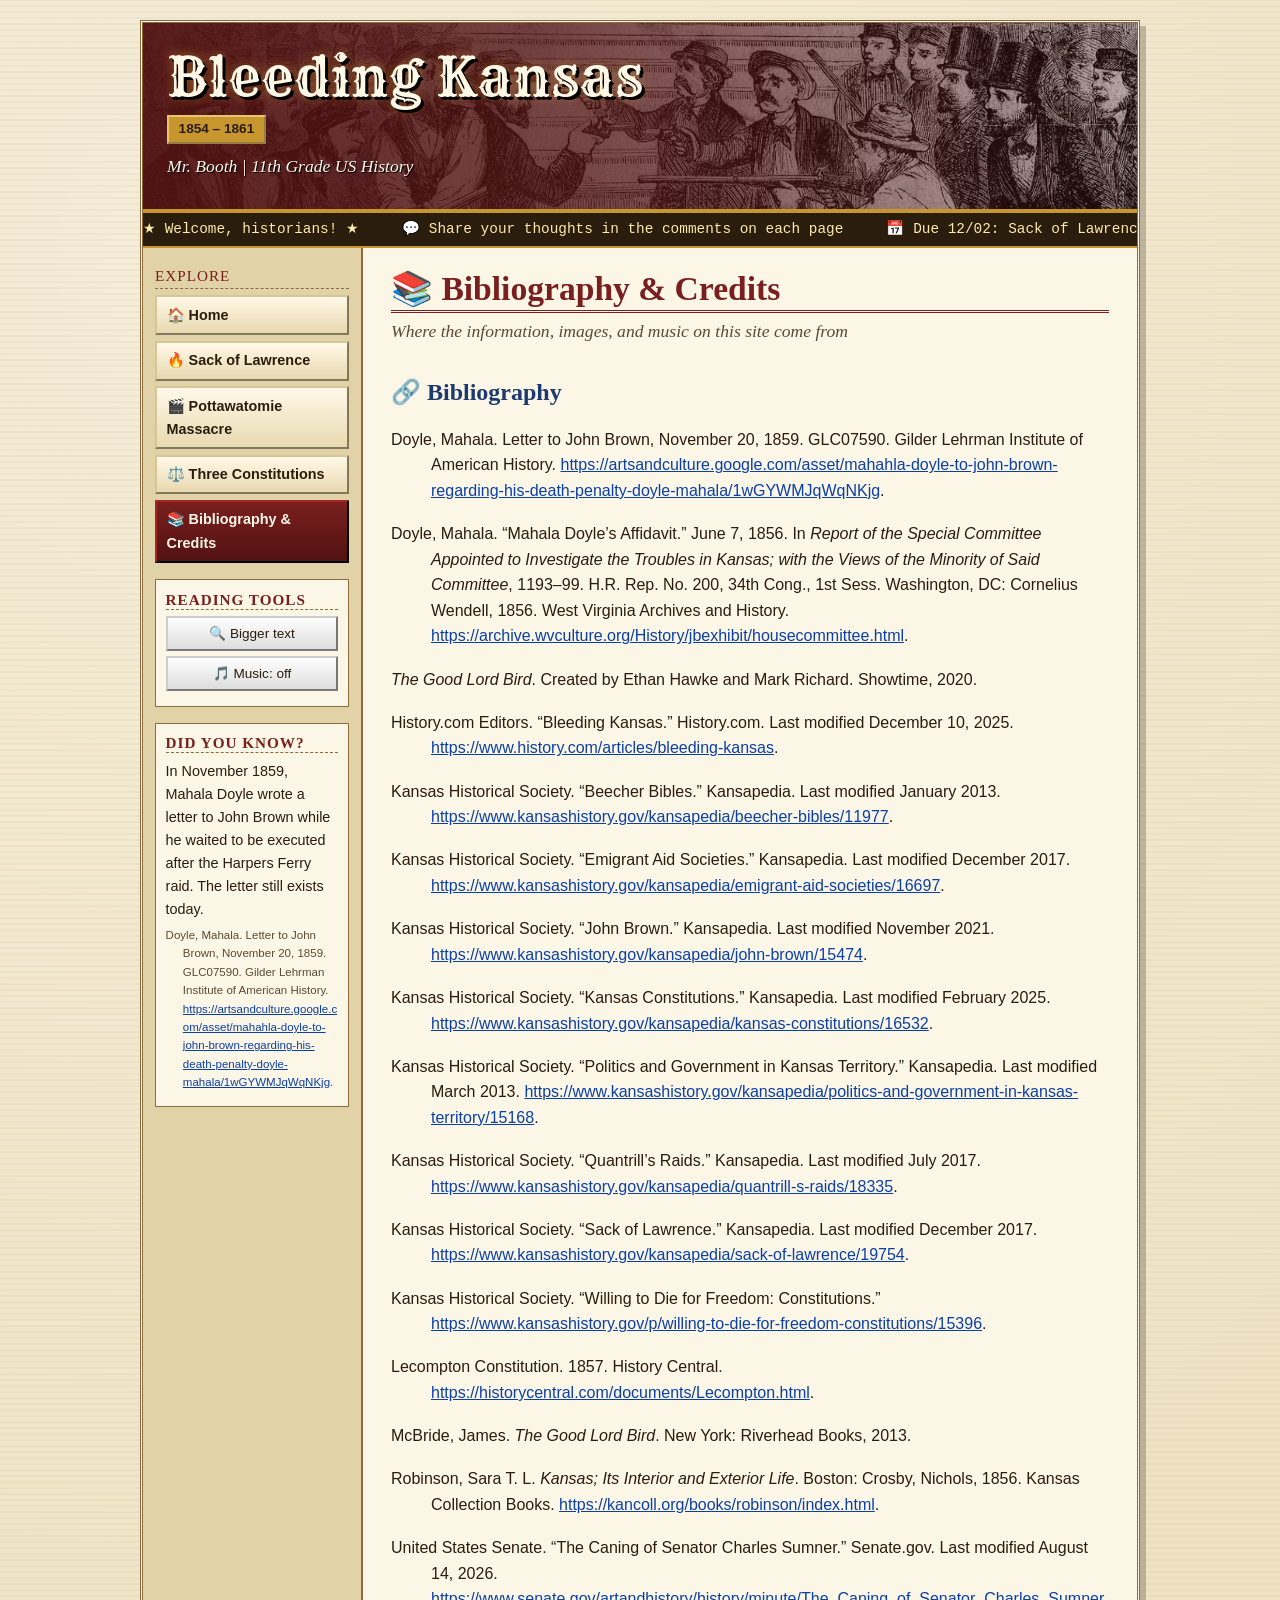
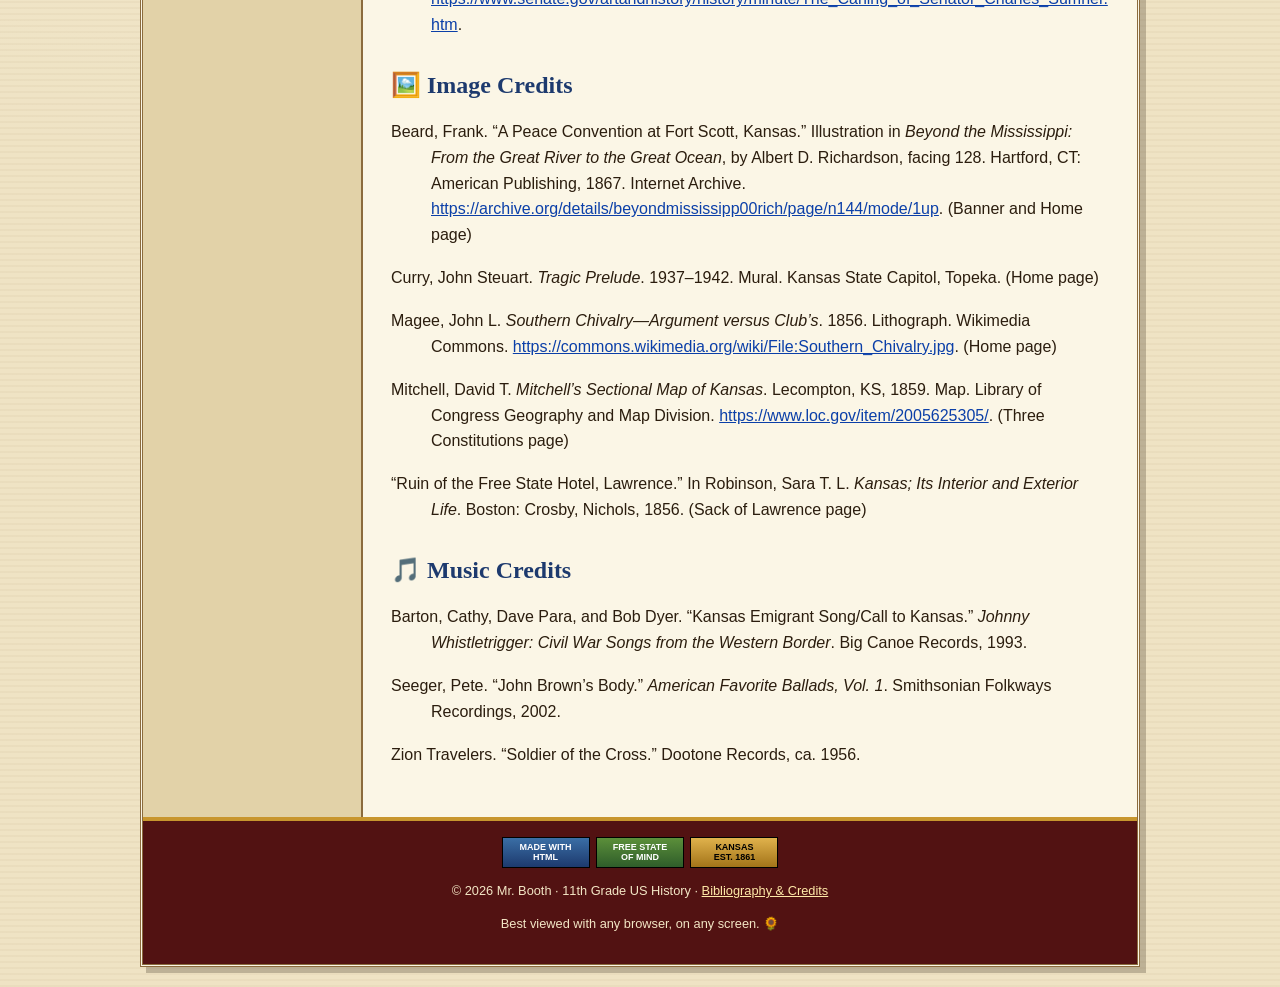
==== about.html @ 023d8424 "Add movie mode and update due dates" ====
<!DOCTYPE html>
<html lang="en">
<head>
  <meta charset="utf-8">
  <meta name="viewport" content="width=device-width, initial-scale=1">
  <meta name="robots" content="noindex, nofollow, noimageindex">
  <title>Bibliography &amp; Credits | Bleeding Kansas</title>
  <meta name="description" content="Bibliography and credits for Mr. Booth's Bleeding Kansas site.">
  <link rel="preconnect" href="https://fonts.googleapis.com">
  <link rel="stylesheet" href="https://fonts.googleapis.com/css2?family=Rye&display=swap">
  <link rel="icon" href="images/favicon.svg" type="image/svg+xml">
  <link rel="icon" href="images/favicon-32.png" sizes="32x32" type="image/png">
  <link rel="apple-touch-icon" href="images/apple-touch-icon.png">
  <link rel="stylesheet" href="css/style.css?v=40">
</head>
<body data-page="about">
<a class="skip-link" href="#main">Skip to main content</a>
<div class="wrapper">
  <div id="header-slot"></div>
  <div class="layout">
    <aside class="sidebar" id="sidebar-slot"></aside>

    <main id="main" class="content">
      <h1>📚 Bibliography &amp; Credits</h1>
      <p class="subtitle">Where the information, images, and music on this site come from</p>

      <section aria-labelledby="src-h">
        <h2 id="src-h">🔗 Bibliography</h2>
        <div class="bibliography">
          <p>Doyle, Mahala. Letter to John Brown, November 20, 1859. GLC07590. Gilder Lehrman Institute of American History. <a href="https://artsandculture.google.com/asset/mahahla-doyle-to-john-brown-regarding-his-death-penalty-doyle-mahala/1wGYWMJqWqNKjg">https://artsandculture.google.com/asset/mahahla-doyle-to-john-brown-regarding-his-death-penalty-doyle-mahala/1wGYWMJqWqNKjg</a>.</p>
          <p>Doyle, Mahala. “Mahala Doyle’s Affidavit.” June 7, 1856. In <em>Report of the Special Committee Appointed to Investigate the Troubles in Kansas; with the Views of the Minority of Said Committee</em>, 1193–99. H.R. Rep. No. 200, 34th Cong., 1st Sess. Washington, DC: Cornelius Wendell, 1856. West Virginia Archives and History. <a href="https://archive.wvculture.org/History/jbexhibit/housecommittee.html">https://archive.wvculture.org/History/jbexhibit/housecommittee.html</a>.</p>
          <p><em>The Good Lord Bird</em>. Created by Ethan Hawke and Mark Richard. Showtime, 2020.</p>
          <p>History.com Editors. “Bleeding Kansas.” History.com. Last modified December 10, 2025. <a href="https://www.history.com/articles/bleeding-kansas">https://www.history.com/articles/bleeding-kansas</a>.</p>
          <p>Kansas Historical Society. “Beecher Bibles.” Kansapedia. Last modified January 2013. <a href="https://www.kansashistory.gov/kansapedia/beecher-bibles/11977">https://www.kansashistory.gov/kansapedia/beecher-bibles/11977</a>.</p>
          <p>Kansas Historical Society. “Emigrant Aid Societies.” Kansapedia. Last modified December 2017. <a href="https://www.kansashistory.gov/kansapedia/emigrant-aid-societies/16697">https://www.kansashistory.gov/kansapedia/emigrant-aid-societies/16697</a>.</p>
          <p>Kansas Historical Society. “John Brown.” Kansapedia. Last modified November 2021. <a href="https://www.kansashistory.gov/kansapedia/john-brown/15474">https://www.kansashistory.gov/kansapedia/john-brown/15474</a>.</p>
          <p>Kansas Historical Society. “Kansas Constitutions.” Kansapedia. Last modified February 2025. <a href="https://www.kansashistory.gov/kansapedia/kansas-constitutions/16532">https://www.kansashistory.gov/kansapedia/kansas-constitutions/16532</a>.</p>
          <p>Kansas Historical Society. “Politics and Government in Kansas Territory.” Kansapedia. Last modified March 2013. <a href="https://www.kansashistory.gov/kansapedia/politics-and-government-in-kansas-territory/15168">https://www.kansashistory.gov/kansapedia/politics-and-government-in-kansas-territory/15168</a>.</p>
          <p>Kansas Historical Society. “Quantrill’s Raids.” Kansapedia. Last modified July 2017. <a href="https://www.kansashistory.gov/kansapedia/quantrill-s-raids/18335">https://www.kansashistory.gov/kansapedia/quantrill-s-raids/18335</a>.</p>
          <p>Kansas Historical Society. “Sack of Lawrence.” Kansapedia. Last modified December 2017. <a href="https://www.kansashistory.gov/kansapedia/sack-of-lawrence/19754">https://www.kansashistory.gov/kansapedia/sack-of-lawrence/19754</a>.</p>
          <p>Kansas Historical Society. “Willing to Die for Freedom: Constitutions.” <a href="https://www.kansashistory.gov/p/willing-to-die-for-freedom-constitutions/15396">https://www.kansashistory.gov/p/willing-to-die-for-freedom-constitutions/15396</a>.</p>
          <p>Lecompton Constitution. 1857. History Central. <a href="https://historycentral.com/documents/Lecompton.html">https://historycentral.com/documents/Lecompton.html</a>.</p>
          <p>McBride, James. <em>The Good Lord Bird</em>. New York: Riverhead Books, 2013.</p>
          <p>Robinson, Sara T. L. <em>Kansas; Its Interior and Exterior Life</em>. Boston: Crosby, Nichols, 1856. Kansas Collection Books. <a href="https://kancoll.org/books/robinson/index.html">https://kancoll.org/books/robinson/index.html</a>.</p>
          <p>United States Senate. “The Caning of Senator Charles Sumner.” Senate.gov. Last modified August 14, 2026. <a href="https://www.senate.gov/artandhistory/history/minute/The_Caning_of_Senator_Charles_Sumner.htm">https://www.senate.gov/artandhistory/history/minute/The_Caning_of_Senator_Charles_Sumner.htm</a>.</p>
        </div>
      </section>

      <section aria-labelledby="img-h">
        <h2 id="img-h">🖼️ Image Credits</h2>
        <div class="bibliography">
          <p>Beard, Frank. “A Peace Convention at Fort Scott, Kansas.” Illustration in <em>Beyond the Mississippi: From the Great River to the Great Ocean</em>, by Albert D. Richardson, facing 128. Hartford, CT: American Publishing, 1867. Internet Archive. <a href="https://archive.org/details/beyondmississipp00rich/page/n144/mode/1up">https://archive.org/details/beyondmississipp00rich/page/n144/mode/1up</a>. (Banner and Home page)</p>
          <p>Curry, John Steuart. <em>Tragic Prelude</em>. 1937–1942. Mural. Kansas State Capitol, Topeka. (Home page)</p>
          <p>Magee, John L. <em>Southern Chivalry—Argument versus Club’s</em>. 1856. Lithograph. Wikimedia Commons. <a href="https://commons.wikimedia.org/wiki/File:Southern_Chivalry.jpg">https://commons.wikimedia.org/wiki/File:Southern_Chivalry.jpg</a>. (Home page)</p>
          <p>Mitchell, David T. <em>Mitchell’s Sectional Map of Kansas</em>. Lecompton, KS, 1859. Map. Library of Congress Geography and Map Division. <a href="https://www.loc.gov/item/2005625305/">https://www.loc.gov/item/2005625305/</a>. (Three Constitutions page)</p>
          <p>“Ruin of the Free State Hotel, Lawrence.” In Robinson, Sara T. L. <em>Kansas; Its Interior and Exterior Life</em>. Boston: Crosby, Nichols, 1856. (Sack of Lawrence page)</p>

        </div>
      </section>

      <section aria-labelledby="music-h">
        <h2 id="music-h">🎵 Music Credits</h2>
        <div class="bibliography">
          <p>Barton, Cathy, Dave Para, and Bob Dyer. “Kansas Emigrant Song/Call to Kansas.” <em>Johnny Whistletrigger: Civil War Songs from the Western Border</em>. Big Canoe Records, 1993.</p>
          <p>Seeger, Pete. “John Brown’s Body.” <em>American Favorite Ballads, Vol. 1</em>. Smithsonian Folkways Recordings, 2002.</p>
          <p>Zion Travelers. “Soldier of the Cross.” Dootone Records, ca. 1956.</p>
        </div>
      </section>
    </main>
  </div>
  <div id="footer-slot"></div>
</div>
<script src="js/site.js?v=35"></script>
</body>
</html>
---- css/style.css ----
:root {
  --parchment: #efe3c4;
  --parchment-dark: #e2d2a8;
  --paper: #fbf6e6;
  --ink: #2b1d0e;
  --muted: #5c4a32;
  --border: #8b6b3d;
  --maroon: #7a1f1f;
  --maroon-dark: #521212;
  --navy: #1d3a6e;
  --forest: #2f5d2a;
  --gold: #c8962e;
  --link: #0b3fa8;
  --link-visited: #6a1b8a;
  --free: #1d5fa8;        --proslavery: #a82a1d;   --base-size: 16px;
}

* { box-sizing: border-box; }

html { font-size: var(--base-size); }

body {
  margin: 0;
  color: var(--ink);
  font-family: Verdana, Geneva, Tahoma, sans-serif;
  line-height: 1.6;
  background-color: var(--parchment);
    background-image:
    repeating-linear-gradient(0deg, rgba(139,107,61,.05) 0 2px, transparent 2px 6px),
    radial-gradient(circle at 20% 10%, rgba(255,255,255,.35), transparent 60%);
}

a { color: var(--link); }
a:visited { color: var(--link-visited); }
a:hover { color: var(--maroon); }

:focus-visible { outline: 3px solid var(--gold); outline-offset: 2px; }

img { max-width: 100%; height: auto; }

.skip-link {
  position: absolute; left: -9999px; top: 0;
  background: var(--ink); color: #fff; padding: .5rem 1rem; z-index: 100;
}
.skip-link:focus { left: 1rem; }

.wrapper {
  max-width: 1000px;
  margin: 1.25rem auto;
  background: var(--paper);
  border: 3px double var(--border);
  box-shadow: 6px 6px 0 rgba(43,29,14,.25);
}

.site-header {
  position: relative;
  min-height: 190px;
  color: #fff8e6;
  background:
    linear-gradient(90deg, rgba(82,18,18,.95) 0%, rgba(82,18,18,.75) 45%, rgba(82,18,18,.25) 100%),
    url("../images/peace-convention-fort-scott-1858.jpg") center 70% / cover no-repeat;
  border-bottom: 4px solid var(--gold);
  padding: 1.5rem 1.5rem 1rem;
}
.site-title {
  font-family: "Rye", Georgia, serif;
  font-size: clamp(2rem, 6vw, 3.4rem);
  line-height: 1.1;
  margin: 0;
  letter-spacing: 1px;
  text-shadow: 3px 3px 0 #000, 0 0 12px rgba(200,150,46,.6);
}
.site-title a, .site-title a:visited { color: inherit; text-decoration: none; }
.site-tagline {
  font-family: Georgia, serif;
  font-style: italic;
  font-size: 1.1rem;
  margin: .5rem 0 0;
  text-shadow: 1px 1px 0 #000;
}
.site-years {
  display: inline-block;
  margin-top: .5rem;
  background: var(--gold);
  color: var(--ink);
  font-weight: bold;
  padding: .1rem .6rem;
  border: 2px outset #e8c46a;
  font-size: .85rem;
}

.ticker {
  background: var(--ink);
  color: #ffe9a8;
  font-family: "Courier New", monospace;
  font-size: .9rem;
  overflow: hidden;
  white-space: nowrap;
  border-bottom: 2px solid var(--gold);
}
.ticker-track {
  display: inline-flex;
  white-space: nowrap;
  animation: ticker 28s linear infinite;
}
.ticker-inner { display: inline-block; padding: .3rem 3rem .3rem 0; }
.ticker:hover .ticker-track,
.ticker:focus-within .ticker-track { animation-play-state: paused; }
@keyframes ticker { to { transform: translateX(-50%); } }

.layout {
  display: grid;
  grid-template-columns: 220px 1fr;
}
.sidebar {
  background: var(--parchment-dark);
  border-right: 2px solid var(--border);
  padding: 1rem .75rem;
  font-size: .9rem;
}
.content {
  padding: 1.25rem 1.75rem 2rem;
  min-width: 0;
}

@media (min-width: 761px) {
  .sidebar-inner {
    position: sticky; top: .75rem;
    max-height: calc(100vh - 1.5rem);
    overflow-y: auto;
    scrollbar-width: thin;
  }
}

.nav-title, .side-box h2 {
  font-family: Georgia, serif;
  font-size: .95rem;
  text-transform: uppercase;
  letter-spacing: 1px;
  color: var(--maroon);
  margin: 0 0 .4rem;
  border-bottom: 1px dashed var(--border);
}
.main-nav ul { list-style: none; margin: 0 0 1rem; padding: 0; }
.main-nav li { margin-bottom: .35rem; }
.main-nav a, .main-nav a:visited {
  display: block;
  padding: .4rem .6rem;
  color: var(--ink);
  text-decoration: none;
  font-weight: bold;
  background: linear-gradient(#fff9e8, #e9d9b0);
  border: 2px outset #d8c597;
}
.main-nav a:hover { background: linear-gradient(#fffdf4, #f3e3b8); color: var(--maroon); }
.main-nav a:active { border-style: inset; }
.main-nav a[aria-current="page"] {
  background: linear-gradient(var(--maroon), var(--maroon-dark));
  color: #fff8e6;
  border-color: var(--maroon-dark);
}

.side-box {
  background: var(--paper);
  border: 1px solid var(--border);
  padding: .6rem;
  margin-bottom: 1rem;
}
.side-box p { margin: .3rem 0; }
.tool-btn {
  display: block; width: 100%;
  margin: .3rem 0;
  font: inherit; font-size: .85rem;
  padding: .3rem;
  cursor: pointer;
  background: linear-gradient(#ffffff, #ddd);
  border: 2px outset #ccc;
  color: var(--ink);
}
.tool-btn:active, .tool-btn[aria-pressed="true"] { border-style: inset; background: #e8dcc0; }

.dyk-source { font-size: .72rem; color: var(--muted); padding-left: 1.5em; text-indent: -1.5em; overflow-wrap: anywhere; }

h1, h2, h3, h4 { font-family: Georgia, "Times New Roman", serif; line-height: 1.25; }
.content h1 {
  color: var(--maroon);
  font-size: 2.1rem;
  margin: 0 0 .25rem;
  border-bottom: 3px double var(--maroon);
}
.content h2 { color: var(--navy); font-size: 1.5rem; margin-top: 2rem; }
.content h3 { color: var(--forest); font-size: 1.2rem; }
.subtitle { font-family: Georgia, serif; font-style: italic; color: var(--muted); margin-top: 0; font-size: 1.1rem; }

.source {
  font-size: .8rem;
  color: var(--muted);
  border-left: 3px solid var(--gold);
  padding-left: .6rem;
}

.bib { padding-left: 2.5em; text-indent: -2.5em; overflow-wrap: anywhere; }
.source.bib { border-left: 0; padding-left: 2.5em; }
.bibliography p { margin: 0 0 1.1em; padding-left: 2.5em; text-indent: -2.5em; overflow-wrap: anywhere; }

blockquote.eyewitness {
  margin: 1.25rem 0 .5rem;
  padding: .75rem 1rem;
  background: #f6eedb;
  border-left: 5px solid var(--maroon);
  font-family: Georgia, serif;
}
.eyewitness-label { font-family: Verdana, sans-serif; font-size: .8rem; font-weight: bold; color: var(--maroon); margin-top: 0; }
p.omit { text-align: center; letter-spacing: .3em; color: var(--muted); margin: .25rem 0; }

.box {
  background: #fffdf5;
  border: 2px solid var(--border);
  padding: 1rem 1.25rem;
  margin: 1.25rem 0;
  box-shadow: 3px 3px 0 rgba(43,29,14,.15);
}
.box > h2:first-child, .box > h3:first-child { margin-top: 0; }
.box-welcome { border-color: var(--gold); background: #fff7dc; }
.box-prompt  { border-color: var(--navy); border-left-width: 8px; }
.box-model   { border-color: var(--forest); border-style: dashed; }
.box-warning { border-color: var(--maroon); background: #fbeaea; }
.box-intro   { border-color: var(--navy); }
.content .box-intro h1 { margin-top: 0; font-size: 1.5rem; color: var(--navy); border-bottom: 0; }

.prompt-label {
  display: inline-block;
  background: var(--navy); color: #fff;
  font-size: .75rem; font-weight: bold;
  text-transform: uppercase; letter-spacing: 1px;
  padding: .1rem .5rem; margin-bottom: .5rem;
}
.prompt-question { font-family: Georgia, serif; font-size: 1.15rem; font-weight: bold; color: var(--ink); }

.placeholder {
  display: flex; align-items: center; justify-content: center;
  text-align: center;
  min-height: 180px;
  background: repeating-linear-gradient(45deg, #eee3c6 0 12px, #e6d8b4 12px 24px);
  border: 2px dashed var(--border);
  color: var(--muted);
  font-family: "Courier New", monospace;
  font-size: .9rem;
  padding: 1rem;
  margin: 1rem 0;
}

figure { margin: 1.25rem 0; }

.inline-figure { max-width: 620px; margin: .5rem auto 1.25rem; }
.inline-figure img { width: 100%; }

.map-annotated { position: relative; }
.map-annotated img { display: block; width: 100%; }
.map-pin {
  position: absolute; width: 2.2rem; height: 2.2rem;
  transform: translate(-50%, -50%);
  border: 3px solid currentColor; border-radius: 50%;
  box-shadow: 0 0 0 2px #fff, 0 0 6px rgba(0,0,0,.4);
  pointer-events: none;
}
.pin-label {
  position: absolute; bottom: calc(100% + 4px); left: 50%; transform: translateX(-50%);
  background: currentColor; padding: .1rem .45rem; border-radius: 3px;
  font: bold .8rem/1.3 Verdana, sans-serif; white-space: nowrap;
  box-shadow: 0 1px 3px rgba(0,0,0,.4);
}
.pin-label { color: inherit; }
.pin-topeka { color: var(--free); }
.pin-lecompton { color: var(--proslavery); }
.pin-wyandotte { color: var(--forest); }
.pin-lawrence { color: #6a1b9a; }
.pin-lawrence .pin-label { bottom: auto; top: calc(100% + 4px); }
.pin-wyandotte .pin-label { left: auto; right: -.4rem; transform: none; }
.map-pin .pin-label::first-line { color: #fff; }
@media (max-width: 760px) { .map-pin { width: 1.4rem; height: 1.4rem; border-width: 2px; } .pin-label { font-size: .65rem; } }

.media-row { display: grid; grid-template-columns: 1fr 48%; gap: 1.25rem; align-items: start; }
.media-row .media-figure { margin: 0; }
.media-row .read-aloud { float: none; margin: 0 0 .5rem; }
@media (max-width: 760px) { .media-row { grid-template-columns: 1fr; } }
figure img { border: 4px solid #fff; outline: 1px solid var(--border); box-shadow: 3px 3px 0 rgba(0,0,0,.2); display: block; }
figcaption { font-size: .85rem; color: var(--muted); font-style: italic; margin-top: .4rem; }

.video-frame {
  position: relative; aspect-ratio: 16 / 9;
  background: #000; border: 4px solid #333; margin: 1rem 0;
}
.video-frame iframe, .video-frame video { position: absolute; inset: 0; width: 100%; height: 100%; border: 0; }
.movie-head { display: flex; justify-content: space-between; align-items: center; gap: .75rem; flex-wrap: wrap; margin-top: 2rem; }
.content .movie-head h2 { margin: 0; }
.movie-btn { position: relative; }
.movie-dim { position: fixed; inset: 0; z-index: 1000; background: rgba(0, 0, 0, .88); opacity: 0; pointer-events: none; transition: opacity .4s; }
body.movie-mode .movie-dim { opacity: 1; pointer-events: auto; }
body.movie-mode .video-frame, body.movie-mode .movie-btn { z-index: 1001; }
body.movie-mode .video-frame { box-shadow: 0 0 40px rgba(0, 0, 0, .9); }
body.movie-mode .movie-btn { background: #fff8e6; }

details {
  background: #fffdf5;
  border: 1px solid var(--border);
  margin: .75rem 0;
}
summary {
  cursor: pointer;
  padding: .5rem .75rem;
  font-weight: bold;
  background: linear-gradient(#fff9e8, #efe0b8);
}
details[open] summary { border-bottom: 1px solid var(--border); }
details > div { padding: .75rem 1rem; }

.vocab {
  font: inherit; color: inherit;
  background: none; border: 0; padding: 0; margin: 0;
  border-bottom: 2px dotted var(--forest);
  cursor: help;
}
.vocab:hover, .vocab[aria-expanded="true"] { background: #e6f0dc; color: var(--forest); }
.vocab-tip {
  position: fixed; z-index: 60;
  max-width: min(300px, calc(100vw - 16px));
  background: #fffbe0; color: var(--ink);
  border: 2px solid var(--forest);
  box-shadow: 3px 3px 0 rgba(0,0,0,.2);
  padding: .45rem .65rem;
  font: .88rem/1.45 Verdana, Geneva, sans-serif;
  font-style: normal; font-weight: normal; letter-spacing: normal; text-align: left;
  pointer-events: none;
}

.card-grid { display: grid; grid-template-columns: repeat(auto-fill, minmax(200px, 1fr)); gap: 1rem; margin: 1rem 0; }
.card, .card:visited {
  display: block;
  text-decoration: none; color: var(--ink);
  background: #fffdf5;
  border: 2px outset #d8c597;
  padding: .9rem;
  text-align: center;
}
.card:hover { background: #fff3cc; color: var(--ink); transform: rotate(-1deg); }
.card .emoji { font-size: 2.2rem; display: block; }
.card strong { display: block; font-family: Georgia, serif; color: var(--maroon); font-size: 1.1rem; }
.card span.desc { font-size: .85rem; color: var(--muted); }

.steps { counter-reset: step; list-style: none; padding: 0; }
.steps li { counter-increment: step; position: relative; padding-left: 2.6rem; margin-bottom: .8rem; }
.steps li::before {
  content: counter(step);
  position: absolute; left: 0; top: 0;
  width: 1.9rem; height: 1.9rem; border-radius: 50%;
  background: var(--maroon); color: #fff; font-weight: bold;
  display: flex; align-items: center; justify-content: center;
}

.btn, .btn:visited {
  display: inline-block; text-decoration: none;
  font: inherit; font-size: .9rem; font-weight: bold;
  padding: .35rem .8rem; cursor: pointer;
  background: linear-gradient(#fff9e8, #e9d9b0);
  border: 2px outset #d8c597; color: var(--ink);
}
.btn:hover { color: var(--maroon); }

.journey ol {
  list-style: none; margin: 0 0 1.25rem; padding: 0;
  display: grid; grid-template-columns: repeat(4, 1fr); gap: .35rem;
  font-size: .8rem;
}
.journey a, .journey a:visited {
  display: flex; flex-direction: column; align-items: center; text-align: center;
  height: 100%; padding: .4rem .3rem;
  text-decoration: none; color: var(--muted);
  background: var(--parchment); border: 2px dashed var(--border);
}
.journey .done a { border-style: solid; color: var(--ink); background: #f6edd2; }
.journey .here a { border: 2px solid var(--maroon-dark); background: var(--maroon); color: #fff8e6; }
.journey a:hover { color: var(--maroon); background: #fff3cc; }
.journey .here a:hover { color: #fff; background: var(--maroon-dark); }
.j-num {
  width: 1.5rem; height: 1.5rem; border-radius: 50%;
  display: flex; align-items: center; justify-content: center;
  background: var(--gold); color: var(--ink); font-weight: bold; margin-bottom: .15rem;
}
.j-label { font-weight: bold; font-family: Georgia, serif; font-size: .9rem; line-height: 1.2; }
.j-dates { font-family: "Courier New", monospace; font-size: .75rem; }
.journey-next {
  display: flex; justify-content: space-between; gap: .5rem; flex-wrap: wrap;
  margin-top: 2rem; padding-top: 1rem; border-top: 3px double var(--border);
}
.btn-next { background: linear-gradient(var(--maroon), var(--maroon-dark)); color: #fff8e6 !important; border-color: var(--maroon-dark); }

.table-wrap { overflow-x: auto; }
.organizer { width: 100%; border-collapse: collapse; background: #fffdf5; min-width: 560px; }
.organizer th, .organizer td { border: 1px solid var(--border); padding: .6rem; vertical-align: top; }
.organizer thead th { color: #fff; font-family: Georgia, serif; font-size: 1.05rem; }
.organizer thead th.topeka { background: var(--free); }
.organizer thead th.lecompton { background: var(--proslavery); }
.organizer thead th.wyandotte { background: var(--forest); }
.organizer thead th.row-head { background: var(--ink); }
.organizer tbody th { background: var(--parchment-dark); text-align: left; font-size: .9rem; width: 22%; }
.reveal-cell { cursor: pointer; }
.reveal-cell .answer { display: block; }
.organizer.quiz-mode .reveal-cell:not(.shown) .answer { visibility: hidden; }
.organizer.quiz-mode .reveal-cell:not(.shown) { background: repeating-linear-gradient(45deg, #f4ead0 0 8px, #efe2c0 8px 16px); }
.organizer.quiz-mode .reveal-cell:not(.shown)::before { content: "❓ Click to reveal"; font-size: .8rem; color: var(--muted); display: block; }

.sort-area { display: grid; grid-template-columns: repeat(3, 1fr); gap: .75rem; margin-top: 1rem; }
.sort-bin { border: 2px dashed var(--border); min-height: 120px; padding: .5rem; background: #fffdf5; }
.sort-bin h4 { margin: 0 0 .4rem; text-align: center; }
.sort-item {
  display: block; width: 100%; text-align: left;
  font: inherit; font-size: .85rem;
  margin: .3rem 0; padding: .4rem .5rem;
  background: #fff; border: 1px solid var(--border); cursor: pointer;
}
.sort-item.selected { outline: 3px solid var(--gold); }
.sort-item.correct { background: #e1f3dc; border-color: var(--forest); }
.sort-item.wrong { background: #fbe1df; border-color: var(--proslavery); }
.sort-pool { display: flex; flex-wrap: wrap; gap: .4rem; }
.sort-pool .sort-item { width: auto; }

.ag-list { padding-left: 1.4rem; margin: .5rem 0 0; }
.ag-item { margin: 0 0 .9rem; }
.ag-text { display: block; font-family: Georgia, serif; font-weight: bold; margin-bottom: .3rem; }
.ag-choices { display: inline-flex; gap: .4rem; }
.ag-choices button {
  font: inherit; font-size: .85rem; cursor: pointer; padding: .2rem .7rem;
  background: linear-gradient(#fff9e8, #e9d9b0); border: 2px outset #d8c597; color: var(--ink);
}
.ag-choices button[data-v="agree"][aria-pressed="true"] { background: #bfe3b4; border-style: inset; border-color: var(--forest); }
.ag-choices button[data-v="disagree"][aria-pressed="true"] { background: #f6c9c4; border-style: inset; border-color: var(--proslavery); }
.ag-changed { display: inline-block; margin-left: .6rem; font-weight: bold; color: var(--maroon); font-size: .85rem; }
.ag-revisit { border-color: var(--gold); background: #fff7dc; }

.loaded-language { margin-top: 1.5rem; padding-top: 1rem; border-top: 3px double var(--border); }
.content .loaded-language h3 { font-size: 1.25rem; color: var(--navy); margin: 0 0 .5rem; }
.box > .loaded-language:first-child { margin-top: 0; padding-top: 0; border-top: 0; }
.ll-passage {
  font-family: Georgia, serif; font-size: 1.02rem; line-height: 1.9;
  background: #f6eedb; border-left: 5px solid var(--maroon);
  padding: .75rem 1rem; margin: 1rem 0 .5rem;
}
.ll-passage p { margin: 0 0 .75rem; }
.ll-word { cursor: pointer; border-radius: 2px; }
.ll-passage:not(.checked) .ll-word:hover { background: #fff3b0; box-shadow: 0 0 0 2px #fff3b0; }
.ll-word:focus-visible { outline: 2px solid var(--navy); outline-offset: 1px; }
.ll-word.picked { background: #ffe066; box-shadow: 0 0 0 2px #ffe066; }
.ll-word.hit { background: #bfe3b4; box-shadow: 0 0 0 2px #bfe3b4; }
.ll-word.missed { background: none; box-shadow: none; border-bottom: 2px dashed #c8962e; }
.ll-word.extra { background: #d6e4f5; box-shadow: 0 0 0 2px #d6e4f5; }
.ll-passage.checked .ll-word { cursor: default; }
.ll-controls { display: flex; flex-wrap: wrap; gap: .5rem; margin: .75rem 0; }
.ll-score { font-weight: bold; color: var(--forest); }
.ll-legend { font-size: .85rem; display: flex; gap: .75rem; flex-wrap: wrap; }
.ll-legend .ll-word { cursor: default; padding: 0 .3rem; }

.flash-grid { display: grid; grid-template-columns: repeat(auto-fill, minmax(210px, 1fr)); gap: 1rem; }
.flashcard {
  perspective: 800px;
  background: none; border: 0; padding: 0;
  font: inherit; cursor: pointer; text-align: center;
  height: 170px;
}
.flash-inner {
  position: relative; width: 100%; height: 100%;
  transition: transform .5s;
  transform-style: preserve-3d;
}
.flashcard[aria-pressed="true"] .flash-inner { transform: rotateY(180deg); }
.flash-front, .flash-back {
  position: absolute; inset: 0;
  backface-visibility: hidden;
  display: flex; flex-direction: column; align-items: center; justify-content: center;
  padding: .75rem;
  border: 2px solid var(--border);
  box-shadow: 3px 3px 0 rgba(0,0,0,.15);
}
.flash-front { background: #fff7dc; font-family: Georgia, serif; font-size: 1.2rem; font-weight: bold; color: var(--maroon); }
.flash-back { background: #fffdf5; transform: rotateY(180deg); font-size: .85rem; color: var(--ink); }
.flash-hint { font-size: .7rem; color: var(--muted); font-weight: normal; margin-top: .4rem; font-family: Verdana, sans-serif; }

.tab-list {
  display: flex; flex-wrap: wrap; gap: .25rem;
  border-bottom: 3px solid var(--maroon);
  padding-left: .5rem;
}
.tab {
  font: inherit; font-family: Georgia, serif; font-weight: bold; font-size: .95rem;
  padding: .45rem .9rem;
  cursor: pointer;
  color: var(--ink);
  background: linear-gradient(#f6ecd0, #dfcb9a);
  border: 2px solid var(--border);
  border-bottom: 0;
  border-radius: 8px 8px 0 0;
  position: relative; top: 3px;
}
.tab:hover { background: linear-gradient(#fffaf0, #efe0b8); color: var(--maroon); }
.tab[aria-selected="true"] {
  background: var(--maroon); color: #fff8e6;
  border-color: var(--maroon);
}
.tabbed {
  margin: 1.5rem 0;
  border: 2px solid var(--maroon);
  background: #fffdf5;
  box-shadow: 4px 4px 0 rgba(43,29,14,.2);
}
.group-title {
  display: flex; align-items: center; justify-content: space-between; gap: .75rem;
  background: linear-gradient(var(--maroon), var(--maroon-dark));
  padding: .5rem 1rem;
}
.content .group-title h2 { margin: 0; color: #fff8e6; font-size: 1.35rem; text-shadow: 1px 1px 0 #000; }
.group-title .read-aloud { float: none; margin: 0; }
.tabbed .tab-list { background: var(--parchment-dark); padding: .5rem .5rem 0; }
.tabbed > [role="tabpanel"] {
  margin: 0; border: 0; box-shadow: none; background: none;
  padding: .25rem 1.25rem 1rem;
}
.tab-continue { display: block; margin: 1rem 0 0 auto; }

details.entry-acc { border: 0; background: none; margin: 0; }
details.entry-acc > summary {
  background: none; padding: 0; list-style: none;
  display: flex; align-items: center; gap: .5rem;
}
details.entry-acc > summary::-webkit-details-marker { display: none; }
details.entry-acc > summary::before {
  content: "▶"; color: var(--maroon); font-size: .8rem;
  transition: transform .2s;
}
details.entry-acc[open] > summary::before { transform: rotate(90deg); }
details.entry-acc > summary > h2, details.entry-acc > summary > h3 { margin: .25rem 0; }
details.entry-acc[open] > summary { border-bottom: 1px dashed var(--border); margin-bottom: .5rem; }
.entries > section:has(> details.entry-acc) {
  background: #fffdf5; border: 2px solid var(--border);
  padding: .5rem 1rem; margin: 1rem 0;
}

body:not([data-layout="scroll"]) .scroll-only { display: none; }

.layout-preview {
  position: fixed; right: 12px; bottom: 12px; z-index: 50;
  background: #fffbe0; border: 2px solid var(--ink);
  box-shadow: 3px 3px 0 rgba(0,0,0,.3);
  padding: .5rem .7rem; font-size: .8rem;
}
.layout-preview button {
  font: inherit; margin: .3rem .2rem 0 0; padding: .2rem .5rem; cursor: pointer;
  background: #fff; border: 2px outset #ccc;
}
.layout-preview button[aria-pressed="true"] { background: var(--maroon); color: #fff; border-style: inset; }

.welcome-figure .placeholder { display: none; }
.welcome-figure.missing img, .welcome-figure.missing figcaption { display: none; }
.welcome-figure.missing .placeholder { display: flex; }

.clip-context { font-family: Georgia, serif; font-style: italic; color: var(--muted); }
.compare { display: grid; grid-template-columns: 1fr 1fr; gap: 1rem; margin: 1rem 0 1.5rem; }
.compare-col { border: 2px solid var(--border); background: #fffdf5; display: flex; flex-direction: column; min-width: 0; }
.compare-col h3 { margin: 0; font-size: 1.1rem; }
.compare-show > h3, .compare-head { padding: .5rem .75rem; }
.compare-show > h3 { background: #2b2b2b; color: #fff8e6; }
.content .compare-show > h3 { color: #fff8e6; }
.compare-head { display: flex; justify-content: space-between; align-items: center; gap: .5rem; background: var(--maroon); }
.content .compare-head h3 { color: #fff8e6; }
.compare-head .read-aloud { float: none; margin: 0; font-size: .8rem; padding: .2rem .5rem; white-space: nowrap; flex-shrink: 0; }
.compare-note { margin: 0; padding: .3rem .75rem; font-size: .78rem; color: var(--muted); border-bottom: 1px dashed var(--border); background: var(--parchment); }
.compare-scroll { max-height: 30rem; overflow-y: auto; padding: .5rem .75rem; font-size: 1rem; }
.compare-show .compare-scroll { font-family: "Courier New", monospace; font-size: 1rem; }
.compare-scroll p { margin: 0 0 .55rem; }
.compare-scroll .stage { font-style: italic; color: var(--muted); }
.compare-scroll h4 { font-family: Georgia, serif; color: var(--maroon); margin: .5rem 0 .4rem; font-size: .95rem; }
.compare-real .compare-scroll { font-family: Georgia, serif; }
@media (max-width: 760px) {
  .compare { grid-template-columns: 1fr; }
  .compare-scroll { max-height: 20rem; }
}

.hl-toolbar {
  display: flex; flex-wrap: wrap; align-items: center; gap: .35rem;
  background: var(--parchment-dark); border: 2px solid var(--border);
  padding: .4rem .6rem; margin: 1rem 0 -.5rem; font-size: .85rem;
}
.hl-label { font-weight: bold; margin-right: .2rem; }
.hl-toolbar button {
  font: inherit; cursor: pointer; padding: .2rem .55rem;
  background: linear-gradient(#fff9e8, #e9d9b0); border: 2px outset #d8c597; color: var(--ink);
  display: inline-flex; align-items: center; gap: .3rem;
}
.hl-toolbar button[aria-pressed="true"] { border-style: inset; background: #fff; outline: 2px solid var(--maroon); }
.hl-swatch { display: inline-block; width: .9rem; height: .9rem; border: 1px solid #0003; }
.hl-hint { color: var(--muted); font-size: .78rem; }
mark.hl { color: inherit; padding: 0; border-radius: 2px; }
.hl-yellow { background: #fff176; }
.hl-green  { background: #b9f6ca; }
.hl-pink   { background: #ffc4d6; }
.compare.hl-active .compare-scroll { cursor: text; }
.compare.hl-erasing mark.hl { cursor: pointer; outline: 1px dashed var(--maroon); }

.comment-board {
  border: 2px solid var(--border);
  background: var(--parchment-dark);
  padding: .75rem;
  margin: 1rem 0 2rem;
}
.cb-posts { max-height: 32rem; overflow-y: auto; padding-right: .25rem; }
.cb-count { margin: 0 0 .4rem; font-size: .85rem; font-weight: bold; color: var(--muted); }
.cb-empty { font-style: italic; color: var(--muted); margin: .25rem 0; }
.cb-post {
  background: #fffdf5;
  border: 1px solid var(--border);
  border-left: 5px solid var(--navy);
  padding: .5rem .75rem;
  margin: 0 0 .6rem;
}
.cb-replies .cb-post { border-left-color: var(--forest); margin: .5rem 0 0 1rem; }
.cb-post.cb-teacher { border-left-color: var(--gold); background: #fff7dc; }
.cb-meta { margin: 0; font-size: .8rem; color: var(--muted); }
.cb-meta strong { color: var(--maroon); font-size: .9rem; }
.cb-text { margin: .3rem 0; white-space: pre-wrap; overflow-wrap: anywhere; }
.cb-reply-btn, .cb-cancel-reply {
  font: inherit; font-size: .75rem; cursor: pointer;
  background: none; border: 0; padding: 0;
  color: var(--link); text-decoration: underline;
}
.cb-form {
  background: #fffdf5;
  border: 2px outset #d8c597;
  padding: .75rem 1rem;
  margin-bottom: 1rem;
}
.cb-form-title { margin: 0 0 .5rem; }
.cb-form label { display: block; font-weight: bold; font-size: .85rem; margin-bottom: .5rem; }
.cb-form input, .cb-form select, .cb-form textarea {
  display: block; width: 100%; margin-top: .2rem;
  font: inherit; font-weight: normal; font-size: 1rem;
  padding: .35rem .45rem;
  background: #fff; color: var(--ink);
  border: 2px inset #cbb98d;
}
.cb-row { display: grid; grid-template-columns: 1fr 1fr 9rem; gap: .6rem; }
.cb-replying { background: #e9f2e4; border: 1px dashed var(--forest); padding: .3rem .5rem; font-size: .85rem; }
.cb-note { font-size: .78rem; color: var(--muted); }
.cb-status { font-weight: bold; min-height: 1.2em; margin: .4rem 0 0; }
.cb-hp { position: absolute; left: -9999px; }
.btn:disabled { opacity: .55; cursor: not-allowed; }
@media (max-width: 760px) { .cb-row { grid-template-columns: 1fr; } }

.read-aloud { float: right; margin: 0 0 .5rem .5rem; }

.site-footer {
  border-top: 4px solid var(--gold);
  background: var(--maroon-dark);
  color: #f3e6c5;
  text-align: center;
  padding: 1rem;
  font-size: .8rem;
}
.site-footer a, .site-footer a:visited { color: #ffe9a8; }
.badges { display: flex; flex-wrap: wrap; justify-content: center; gap: .4rem; margin-bottom: .6rem; }
.badge88 {
  display: inline-flex; align-items: center; justify-content: center;
  width: 88px; height: 31px;
  font: bold 9px/1.1 Verdana, sans-serif;
  text-align: center;
  border: 1px solid #000;
  color: #fff;
}
.badge88.b1 { background: linear-gradient(#3a6ea5, #1d3a6e); }
.badge88.b2 { background: linear-gradient(#5b8f3a, #2f5d2a); }
.badge88.b3 { background: linear-gradient(#e0b24c, #a37419); color: #000; }

html.large-text { --base-size: 19px; }

.swipe-hint, .dyk-mobile { display: none; }

@media (max-width: 760px) {
  .wrapper { margin: 0; border-left: 0; border-right: 0; box-shadow: none; }
  .layout { grid-template-columns: 1fr; }
  .sidebar { border-right: 0; border-bottom: 2px solid var(--border); }
  .main-nav ul { display: grid; grid-template-columns: 1fr 1fr; gap: .35rem; }
  .main-nav li { margin: 0; }
  .side-extra { display: none; }
  .content { padding: 1rem; }
  .sort-area { grid-template-columns: 1fr; }
  .read-aloud { float: none; }
  .journey ol { grid-template-columns: 1fr 1fr; }
  .swipe-hint { display: block; font-size: .8rem; color: var(--muted); text-align: right; margin: 0 0 .3rem; }
  .dyk-mobile { display: block; margin-top: 1.5rem; }
}

@media (prefers-reduced-motion: reduce) {
  .ticker-track { animation: none; white-space: normal; }
  .ticker-inner { padding-left: 1rem; }
  .ticker-inner[aria-hidden="true"] { display: none; }
  .flash-inner { transition: none; }
  .card:hover { transform: none; }
}

@media print {
  .sidebar, .ticker, .site-footer, .tool-btn, .read-aloud { display: none !important; }
  .layout { display: block; }
  .wrapper { border: 0; box-shadow: none; }
}

figcaption.bib { font-style: normal; font-size: .8rem; }
.compare-scroll .signature { font-variant: small-caps; text-align: right; }
.due-dates { list-style: none; padding-left: 0; }
.due-dates li { margin: .3rem 0; padding-left: 1.6rem; position: relative; }
.due-dates li::before { content: "📅"; position: absolute; left: 0; }
.content h3.prompt-label,
.content h2.prompt-label { margin: 0 0 .5rem; font-family: Verdana, sans-serif; font-size: .75rem; color: #fff; }
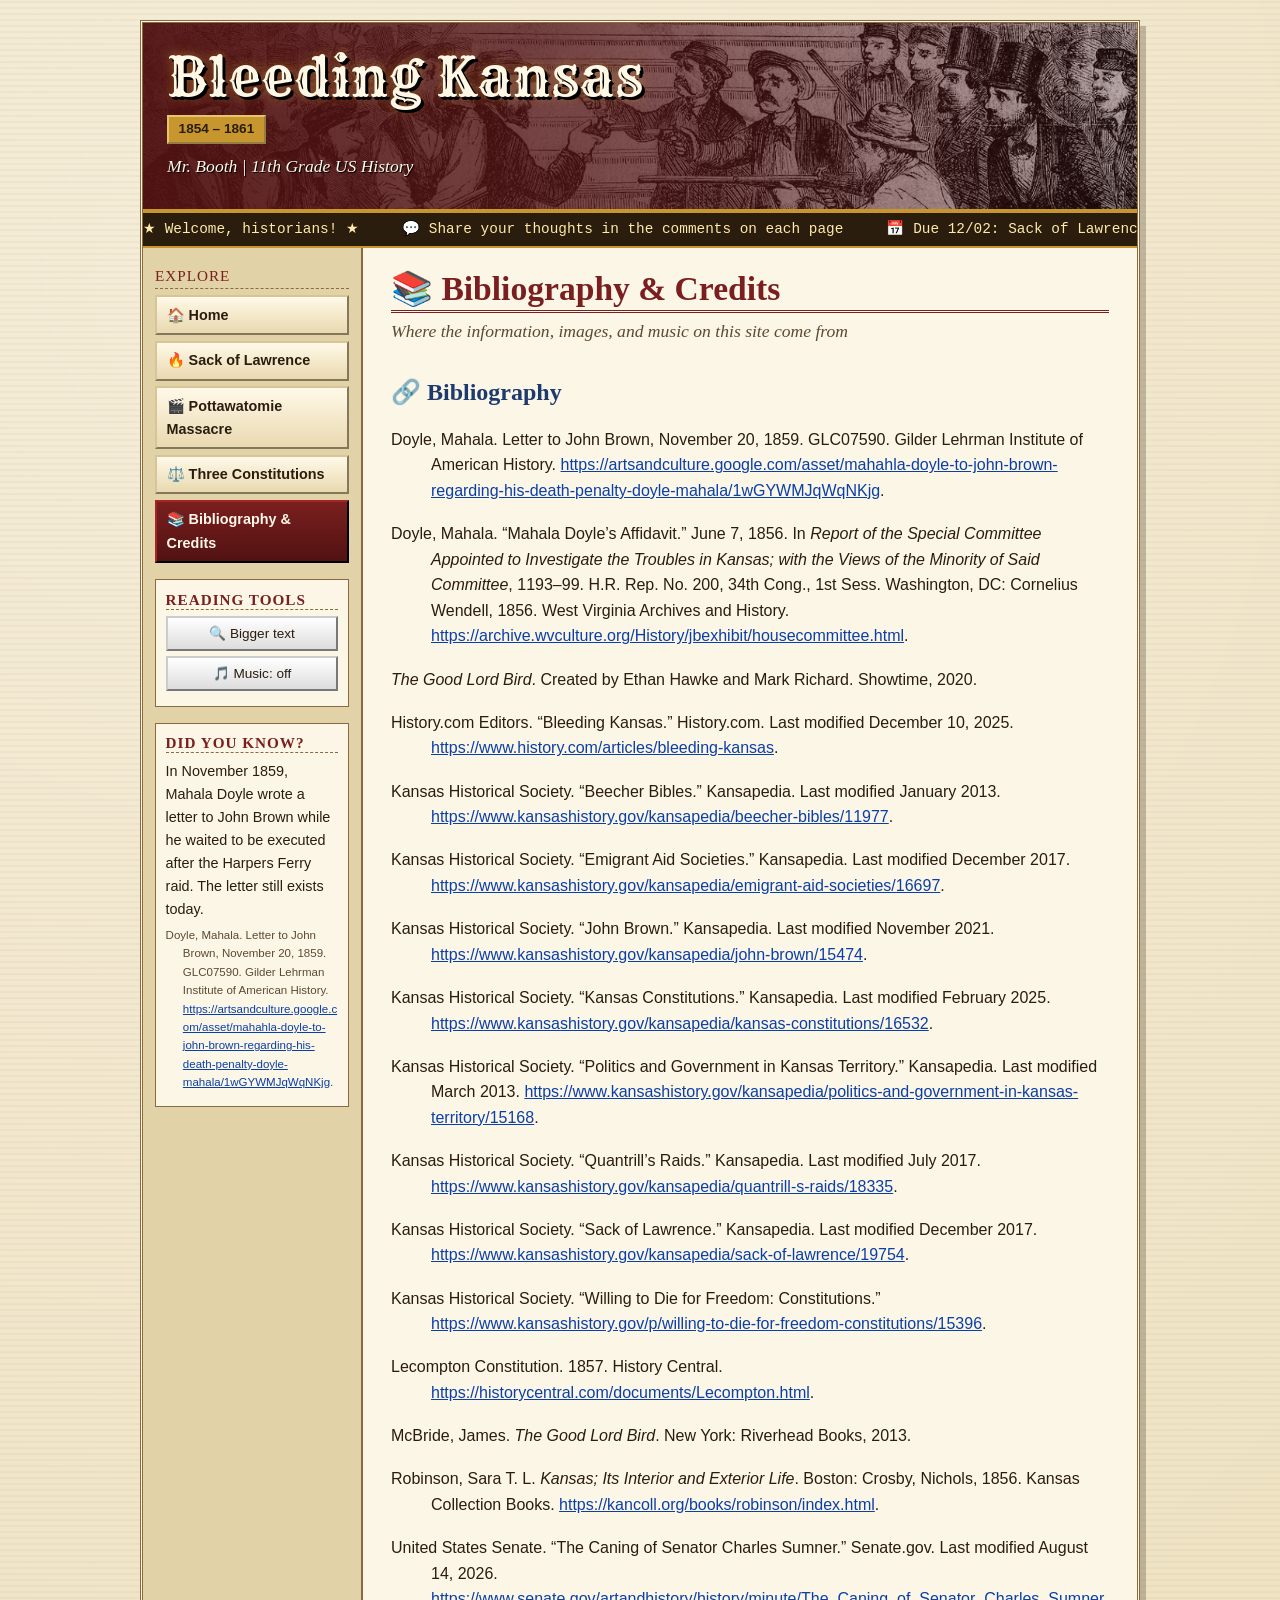
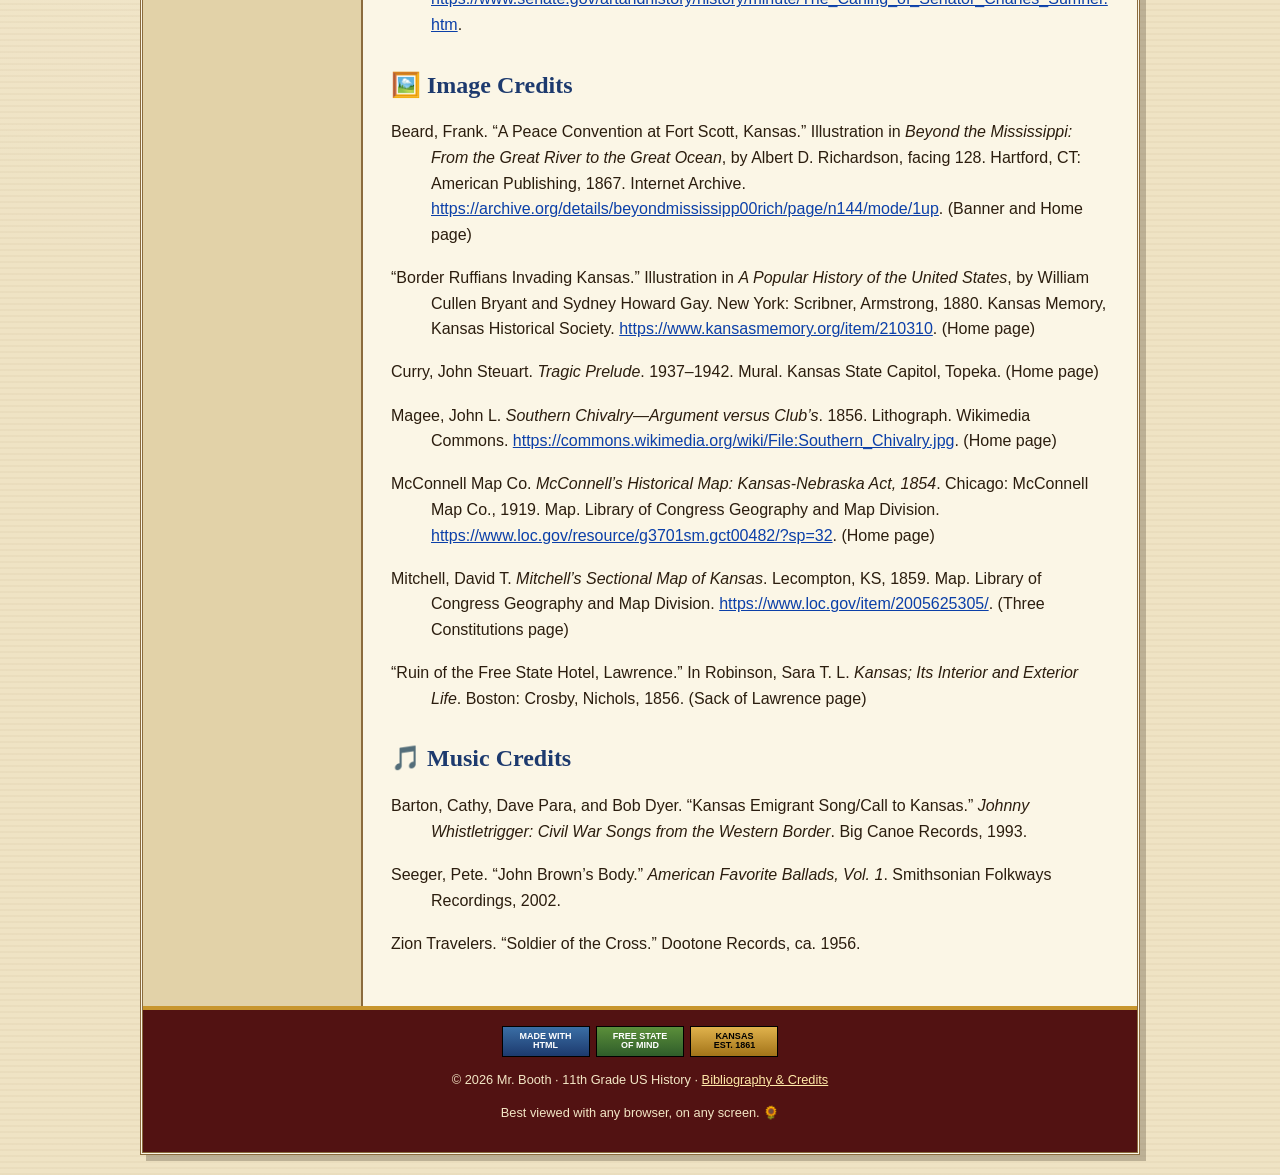
==== commit cc1e2989: "Enlarge video in movie mode and add images to reading tabs" ====
--- a/about.html
+++ b/about.html
@@ -11,7 +11,7 @@
   <link rel="icon" href="images/favicon.svg" type="image/svg+xml">
   <link rel="icon" href="images/favicon-32.png" sizes="32x32" type="image/png">
   <link rel="apple-touch-icon" href="images/apple-touch-icon.png">
-  <link rel="stylesheet" href="css/style.css?v=40">
+  <link rel="stylesheet" href="css/style.css?v=41">
 </head>
 <body data-page="about">
 <a class="skip-link" href="#main">Skip to main content</a>
@@ -50,8 +50,10 @@
         <h2 id="img-h">🖼️ Image Credits</h2>
         <div class="bibliography">
           <p>Beard, Frank. “A Peace Convention at Fort Scott, Kansas.” Illustration in <em>Beyond the Mississippi: From the Great River to the Great Ocean</em>, by Albert D. Richardson, facing 128. Hartford, CT: American Publishing, 1867. Internet Archive. <a href="https://archive.org/details/beyondmississipp00rich/page/n144/mode/1up">https://archive.org/details/beyondmississipp00rich/page/n144/mode/1up</a>. (Banner and Home page)</p>
+          <p>“Border Ruffians Invading Kansas.” Illustration in <em>A Popular History of the United States</em>, by William Cullen Bryant and Sydney Howard Gay. New York: Scribner, Armstrong, 1880. Kansas Memory, Kansas Historical Society. <a href="https://www.kansasmemory.org/item/210310">https://www.kansasmemory.org/item/210310</a>. (Home page)</p>
           <p>Curry, John Steuart. <em>Tragic Prelude</em>. 1937–1942. Mural. Kansas State Capitol, Topeka. (Home page)</p>
           <p>Magee, John L. <em>Southern Chivalry—Argument versus Club’s</em>. 1856. Lithograph. Wikimedia Commons. <a href="https://commons.wikimedia.org/wiki/File:Southern_Chivalry.jpg">https://commons.wikimedia.org/wiki/File:Southern_Chivalry.jpg</a>. (Home page)</p>
+          <p>McConnell Map Co. <em>McConnell’s Historical Map: Kansas-Nebraska Act, 1854</em>. Chicago: McConnell Map Co., 1919. Map. Library of Congress Geography and Map Division. <a href="https://www.loc.gov/resource/g3701sm.gct00482/?sp=32">https://www.loc.gov/resource/g3701sm.gct00482/?sp=32</a>. (Home page)</p>
           <p>Mitchell, David T. <em>Mitchell’s Sectional Map of Kansas</em>. Lecompton, KS, 1859. Map. Library of Congress Geography and Map Division. <a href="https://www.loc.gov/item/2005625305/">https://www.loc.gov/item/2005625305/</a>. (Three Constitutions page)</p>
           <p>“Ruin of the Free State Hotel, Lawrence.” In Robinson, Sara T. L. <em>Kansas; Its Interior and Exterior Life</em>. Boston: Crosby, Nichols, 1856. (Sack of Lawrence page)</p>
 
@@ -70,6 +72,6 @@
   </div>
   <div id="footer-slot"></div>
 </div>
-<script src="js/site.js?v=35"></script>
+<script src="js/site.js?v=36"></script>
 </body>
 </html>
--- a/css/style.css
+++ b/css/style.css
@@ -297,8 +297,9 @@
 .movie-btn { position: relative; }
 .movie-dim { position: fixed; inset: 0; z-index: 1000; background: rgba(0, 0, 0, .88); opacity: 0; pointer-events: none; transition: opacity .4s; }
 body.movie-mode .movie-dim { opacity: 1; pointer-events: auto; }
-body.movie-mode .video-frame, body.movie-mode .movie-btn { z-index: 1001; }
-body.movie-mode .video-frame { box-shadow: 0 0 40px rgba(0, 0, 0, .9); }
+.video-frame { transition: transform .4s; }
+body.movie-mode .video-frame { z-index: 1001; transform: scale(var(--movie-scale, 1.6)); box-shadow: 0 0 40px rgba(0, 0, 0, .9); }
+body.movie-mode .movie-btn { z-index: 1002; }
 body.movie-mode .movie-btn { background: #fff8e6; }
 
 details {
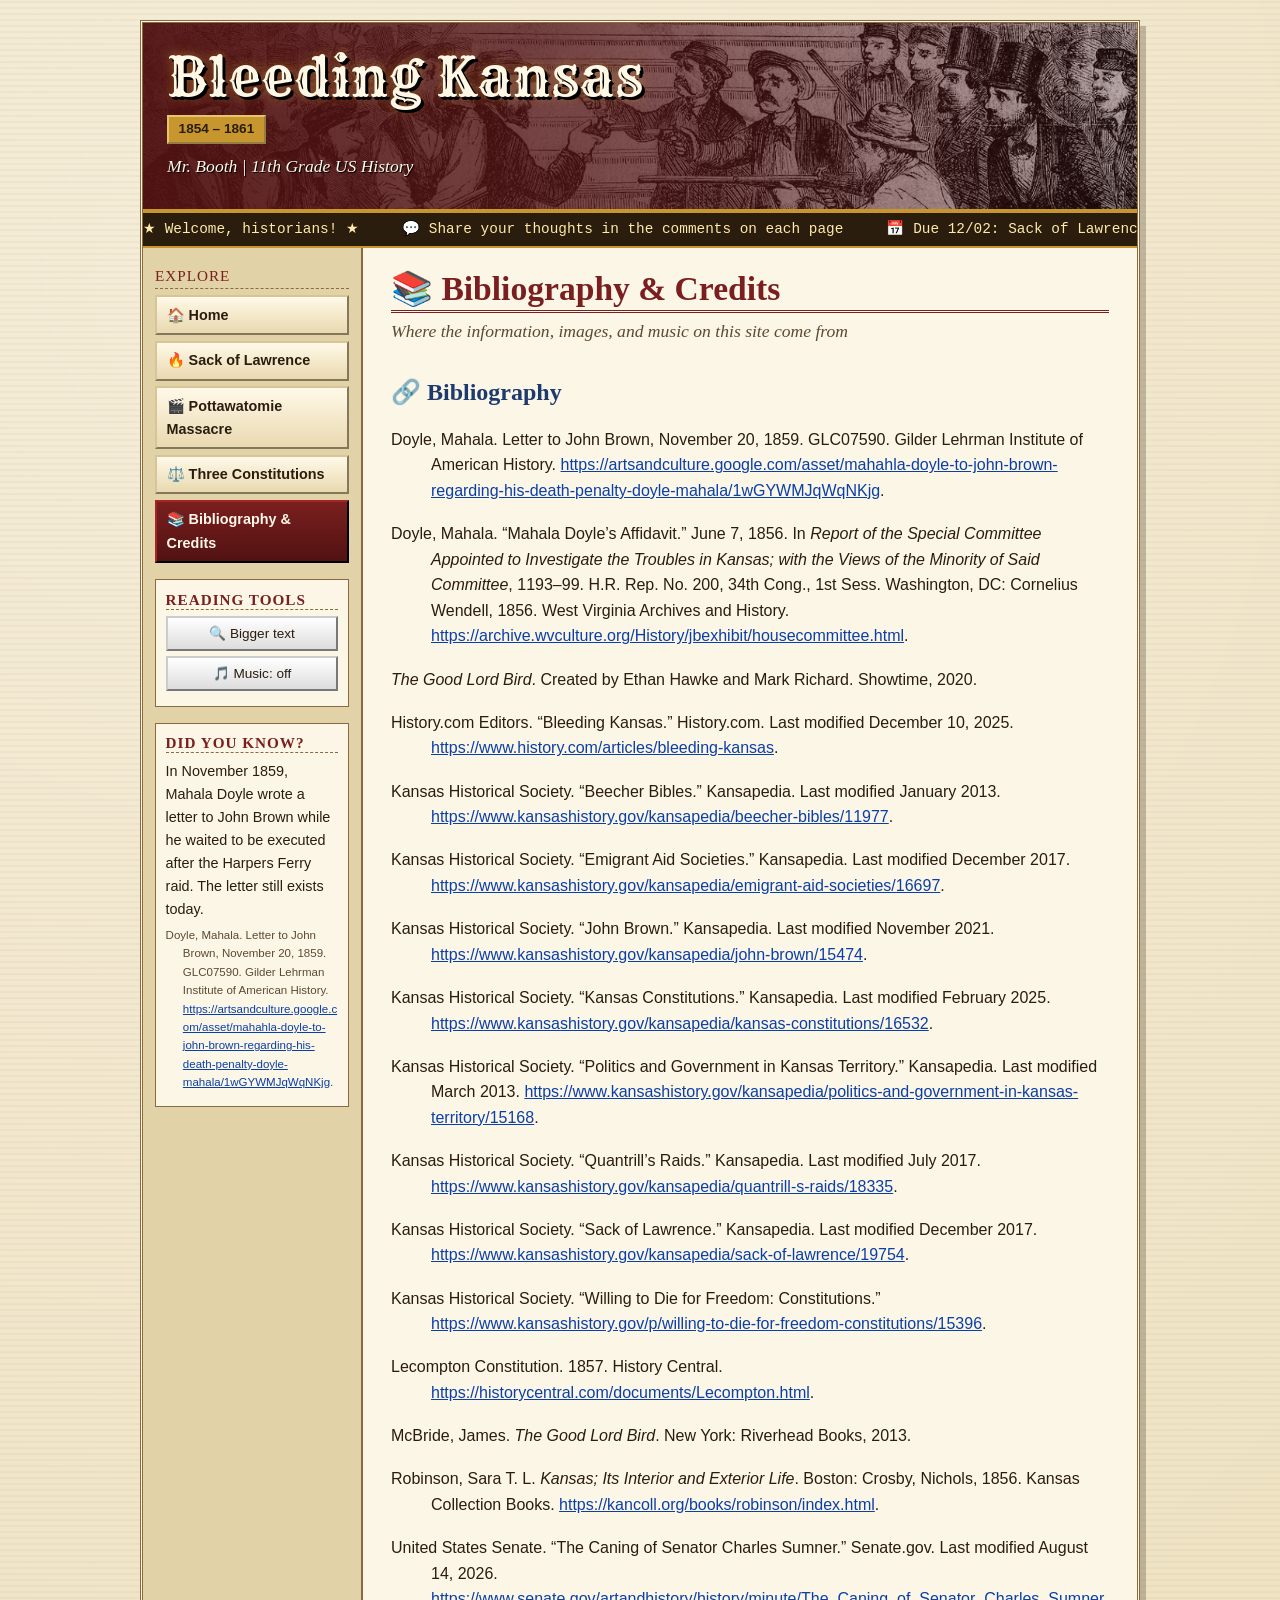
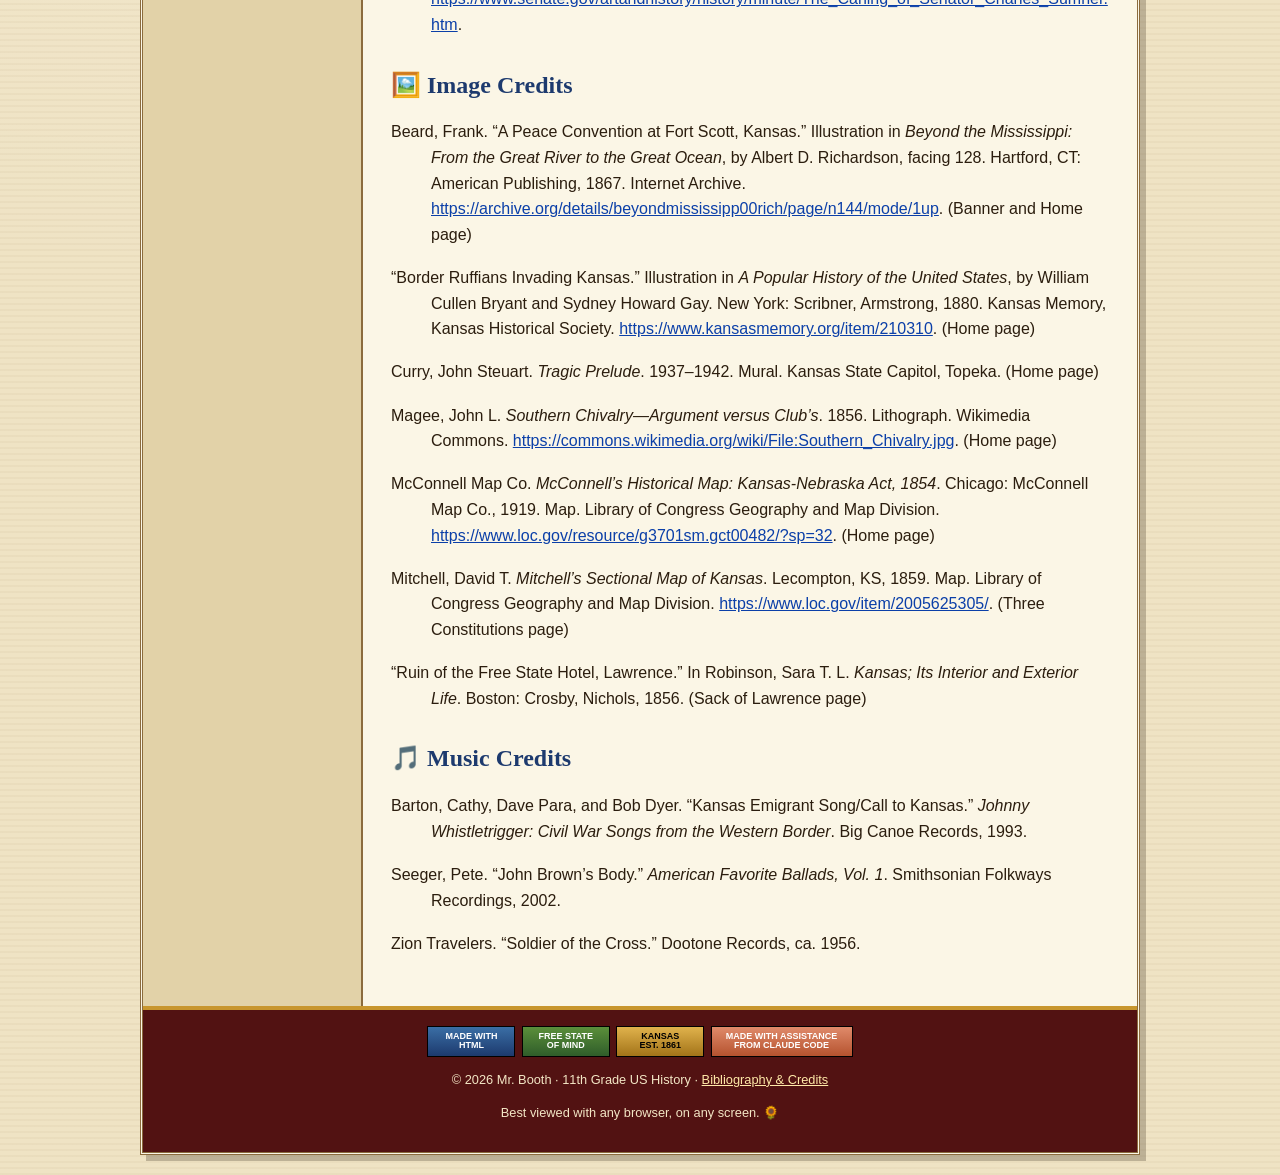
==== commit 38b3879c: "Add Claude Code badge to footer" ====
--- a/about.html
+++ b/about.html
@@ -11,7 +11,7 @@
   <link rel="icon" href="images/favicon.svg" type="image/svg+xml">
   <link rel="icon" href="images/favicon-32.png" sizes="32x32" type="image/png">
   <link rel="apple-touch-icon" href="images/apple-touch-icon.png">
-  <link rel="stylesheet" href="css/style.css?v=41">
+  <link rel="stylesheet" href="css/style.css?v=44">
 </head>
 <body data-page="about">
 <a class="skip-link" href="#main">Skip to main content</a>
@@ -72,6 +72,6 @@
   </div>
   <div id="footer-slot"></div>
 </div>
-<script src="js/site.js?v=36"></script>
+<script src="js/site.js?v=39"></script>
 </body>
 </html>
--- a/css/style.css
+++ b/css/style.css
@@ -178,6 +178,9 @@
   color: var(--ink);
 }
 .tool-btn:active, .tool-btn[aria-pressed="true"] { border-style: inset; background: #e8dcc0; }
+.volume { display: flex; align-items: center; gap: .4rem; margin: .1rem 0 .3rem; font-size: .9rem; }
+.volume[hidden] { display: none; }
+.volume input { flex: 1; min-width: 0; accent-color: var(--maroon); cursor: pointer; }
 
 .dyk-source { font-size: .72rem; color: var(--muted); padding-left: 1.5em; text-indent: -1.5em; overflow-wrap: anywhere; }
 
@@ -299,7 +302,7 @@
 body.movie-mode .movie-dim { opacity: 1; pointer-events: auto; }
 .video-frame { transition: transform .4s; }
 body.movie-mode .video-frame { z-index: 1001; transform: scale(var(--movie-scale, 1.6)); box-shadow: 0 0 40px rgba(0, 0, 0, .9); }
-body.movie-mode .movie-btn { z-index: 1002; }
+body.movie-mode .movie-btn { position: fixed; z-index: 1002; }
 body.movie-mode .movie-btn { background: #fff8e6; }
 
 details {
@@ -678,6 +681,7 @@
 .badge88.b1 { background: linear-gradient(#3a6ea5, #1d3a6e); }
 .badge88.b2 { background: linear-gradient(#5b8f3a, #2f5d2a); }
 .badge88.b3 { background: linear-gradient(#e0b24c, #a37419); color: #000; }
+.badge88.b4 { width: 142px; background: linear-gradient(#e08a6a, #b5532f); }
 
 html.large-text { --base-size: 19px; }
 
@@ -707,7 +711,7 @@
 }
 
 @media print {
-  .sidebar, .ticker, .site-footer, .tool-btn, .read-aloud { display: none !important; }
+  .sidebar, .ticker, .site-footer, .tool-btn, .volume, .read-aloud { display: none !important; }
   .layout { display: block; }
   .wrapper { border: 0; box-shadow: none; }
 }
